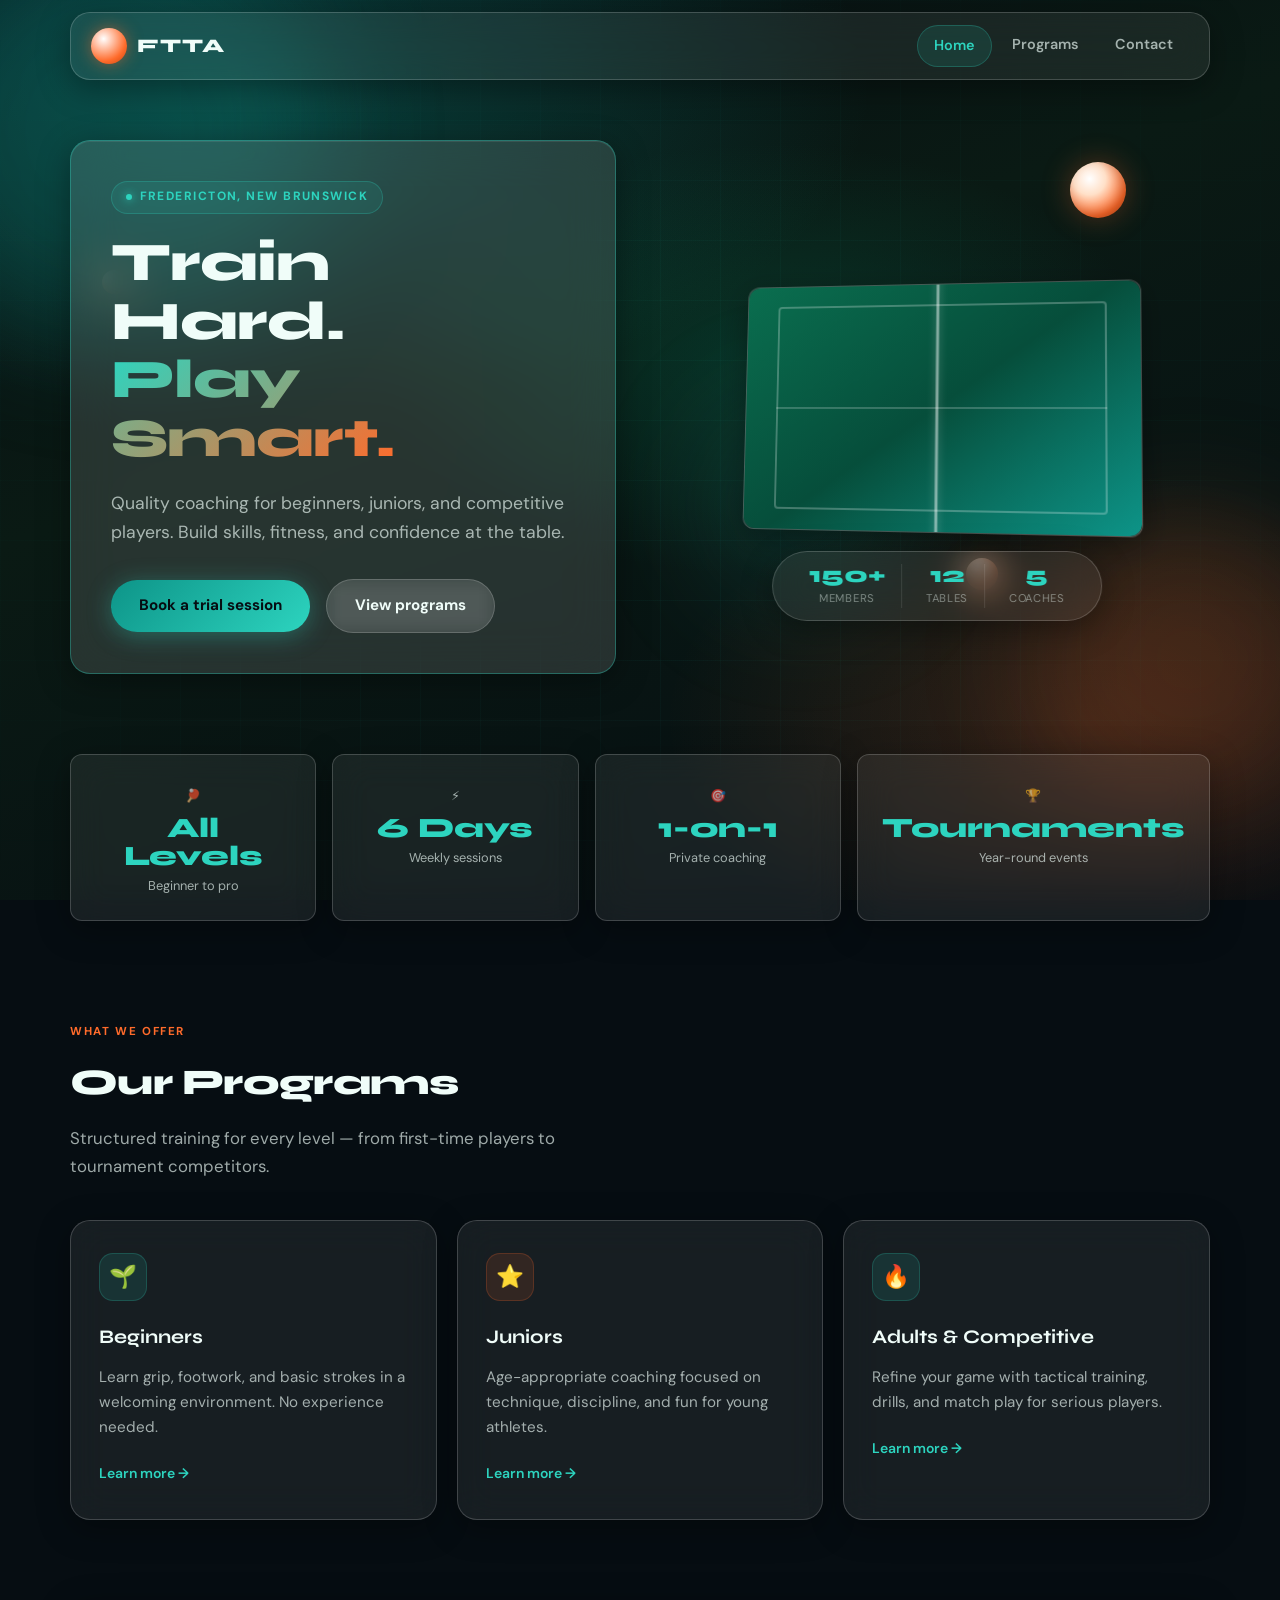
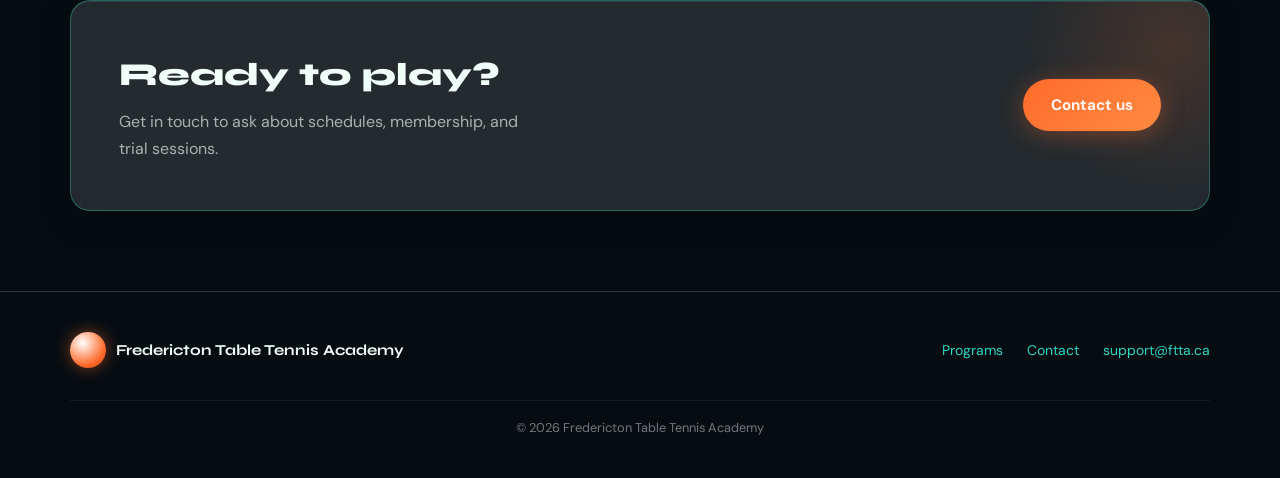
==== index.html @ 382c8743 "Add files via upload" ====
<!DOCTYPE html>
<html lang="en">
  <head>
    <meta charset="UTF-8" />
    <meta name="viewport" content="width=device-width, initial-scale=1.0" />
    <meta
      name="description"
      content="Fredericton Table Tennis Academy — coaching and programs for all ages and skill levels."
    />
    <title>Fredericton Table Tennis Academy</title>
    <link rel="preconnect" href="https://fonts.googleapis.com" />
    <link rel="preconnect" href="https://fonts.gstatic.com" crossorigin />
    <link
      href="https://fonts.googleapis.com/css2?family=DM+Sans:ital,opsz,wght@0,9..40,400;0,9..40,600;0,9..40,700;1,9..40,400&family=Syne:wght@700;800&display=swap"
      rel="stylesheet"
    />
    <link rel="stylesheet" href="styles.css" />
  </head>
  <body>
    <div class="bg-scene" aria-hidden="true">
      <div class="orb orb--green"></div>
      <div class="orb orb--orange"></div>
      <div class="orb orb--teal"></div>
      <div class="ball-deco ball-deco--1"></div>
      <div class="ball-deco ball-deco--2"></div>
      <div class="ball-deco ball-deco--3"></div>
    </div>

    <header class="site-header">
      <div class="container header-inner glass">
        <a class="logo" href="index.html">
          <span class="logo-icon" aria-hidden="true"></span>
          FTTA
        </a>
        <nav class="site-nav" aria-label="Main navigation">
          <a href="index.html" aria-current="page">Home</a>
          <a href="programs.html">Programs</a>
          <a href="contact.html">Contact</a>
        </nav>
      </div>
    </header>

    <main>
      <section class="hero">
        <div class="container hero-grid">
          <div class="hero-content glass-strong">
            <p class="eyebrow">
              <span class="eyebrow-dot" aria-hidden="true"></span>
              Fredericton, New Brunswick
            </p>
            <h1>
              Train Hard.<br />
              <span class="accent">Play Smart.</span>
            </h1>
            <p class="hero-text">
              Quality coaching for beginners, juniors, and competitive players.
              Build skills, fitness, and confidence at the table.
            </p>
            <div class="hero-actions">
              <a class="btn btn-primary" href="contact.html">Book a trial session</a>
              <a class="btn btn-secondary" href="programs.html">View programs</a>
            </div>
          </div>

          <div class="hero-visual">
            <div class="table-card glass">
              <div class="table-surface">
                <div class="table-net" aria-hidden="true"></div>
              </div>
            </div>
            <div class="hero-stat-strip glass">
              <div class="hero-stat">
                <strong>150+</strong>
                <span>Members</span>
              </div>
              <div class="hero-stat">
                <strong>12</strong>
                <span>Tables</span>
              </div>
              <div class="hero-stat">
                <strong>5</strong>
                <span>Coaches</span>
              </div>
            </div>
          </div>
        </div>
      </section>

      <section class="stats-bar" aria-label="Club highlights">
        <div class="container stats-grid">
          <div class="stat-card glass">
            <span class="stat-icon" aria-hidden="true">🏓</span>
            <strong>All Levels</strong>
            <span>Beginner to pro</span>
          </div>
          <div class="stat-card glass">
            <span class="stat-icon" aria-hidden="true">⚡</span>
            <strong>6 Days</strong>
            <span>Weekly sessions</span>
          </div>
          <div class="stat-card glass">
            <span class="stat-icon" aria-hidden="true">🎯</span>
            <strong>1-on-1</strong>
            <span>Private coaching</span>
          </div>
          <div class="stat-card glass">
            <span class="stat-icon" aria-hidden="true">🏆</span>
            <strong>Tournaments</strong>
            <span>Year-round events</span>
          </div>
        </div>
      </section>

      <section class="programs-preview" id="programs">
        <div class="container">
          <div class="section-header">
            <span class="section-tag">What we offer</span>
            <h2>Our Programs</h2>
            <p class="section-intro">
              Structured training for every level — from first-time players to tournament competitors.
            </p>
          </div>

          <div class="card-grid">
            <article class="card glass">
              <div class="card-icon" aria-hidden="true">🌱</div>
              <h3>Beginners</h3>
              <p>
                Learn grip, footwork, and basic strokes in a welcoming environment.
                No experience needed.
              </p>
              <a class="card-link" href="programs.html">Learn more →</a>
            </article>

            <article class="card glass">
              <div class="card-icon" aria-hidden="true">⭐</div>
              <h3>Juniors</h3>
              <p>
                Age-appropriate coaching focused on technique, discipline, and fun
                for young athletes.
              </p>
              <a class="card-link" href="programs.html">Learn more →</a>
            </article>

            <article class="card glass">
              <div class="card-icon" aria-hidden="true">🔥</div>
              <h3>Adults &amp; Competitive</h3>
              <p>
                Refine your game with tactical training, drills, and match play
                for serious players.
              </p>
              <a class="card-link" href="programs.html">Learn more →</a>
            </article>
          </div>
        </div>
      </section>

      <section class="cta">
        <div class="container cta-inner glass-strong">
          <div class="cta-text">
            <h2>Ready to play?</h2>
            <p>Get in touch to ask about schedules, membership, and trial sessions.</p>
          </div>
          <a class="btn btn-orange" href="contact.html">Contact us</a>
        </div>
      </section>
    </main>

    <footer class="site-footer">
      <div class="container footer-inner">
        <div class="footer-brand">
          <span class="logo-icon" aria-hidden="true"></span>
          <strong>Fredericton Table Tennis Academy</strong>
        </div>
        <div class="footer-links">
          <a href="programs.html">Programs</a>
          <a href="contact.html">Contact</a>
          <a href="mailto:support@ftta.ca">support@ftta.ca</a>
        </div>
        <p class="footer-copy">&copy; 2026 Fredericton Table Tennis Academy</p>
      </div>
    </footer>
  </body>
</html>
---- styles.css ----
/* ── FTTA Glassmorphism Design System ── */
:root {
  /* Table tennis palette */
  --green-deep: #064e3b;
  --green-table: #0d9488;
  --green-bright: #2dd4bf;
  --orange-ball: #ff6b2b;
  --orange-glow: #ff8c42;
  --dark-bg: #060d12;
  --dark-surface: #0a1520;

  /* Glass tokens */
  --glass-bg: rgba(255, 255, 255, 0.07);
  --glass-bg-strong: rgba(255, 255, 255, 0.12);
  --glass-border: rgba(255, 255, 255, 0.18);
  --glass-border-bright: rgba(45, 212, 191, 0.35);
  --glass-blur: 18px;
  --glass-shadow: 0 8px 32px rgba(0, 0, 0, 0.35);

  /* Text */
  --text-primary: #f0fdf9;
  --text-muted: rgba(240, 253, 249, 0.65);
  --text-dim: rgba(240, 253, 249, 0.45);

  /* Layout */
  --radius: 20px;
  --radius-sm: 12px;
  --max-width: 1140px;
  --font-display: "Syne", system-ui, sans-serif;
  --font-body: "DM Sans", system-ui, sans-serif;
}

*,
*::before,
*::after {
  box-sizing: border-box;
}

html {
  scroll-behavior: smooth;
}

body {
  margin: 0;
  font-family: var(--font-body);
  color: var(--text-primary);
  background: var(--dark-bg);
  line-height: 1.65;
  min-height: 100vh;
  overflow-x: hidden;
}

img {
  max-width: 100%;
  display: block;
}

a {
  color: inherit;
}

/* ── Animated background ── */
.bg-scene {
  position: fixed;
  inset: 0;
  z-index: -1;
  overflow: hidden;
  background:
    radial-gradient(ellipse 80% 60% at 20% 10%, rgba(13, 148, 136, 0.35) 0%, transparent 60%),
    radial-gradient(ellipse 60% 50% at 85% 80%, rgba(255, 107, 43, 0.18) 0%, transparent 55%),
    radial-gradient(ellipse 50% 40% at 60% 40%, rgba(6, 78, 59, 0.5) 0%, transparent 60%),
    linear-gradient(160deg, #060d12 0%, #0a1a14 40%, #060d12 100%);
}

/* Table line grid pattern */
.bg-scene::before {
  content: "";
  position: absolute;
  inset: 0;
  background-image:
    linear-gradient(rgba(45, 212, 191, 0.04) 1px, transparent 1px),
    linear-gradient(90deg, rgba(45, 212, 191, 0.04) 1px, transparent 1px);
  background-size: 60px 60px;
  mask-image: radial-gradient(ellipse 70% 70% at 50% 50%, black 30%, transparent 100%);
}

/* Floating orbs */
.orb {
  position: absolute;
  border-radius: 50%;
  filter: blur(60px);
  pointer-events: none;
  animation: float 8s ease-in-out infinite;
}

.orb--green {
  width: 420px;
  height: 420px;
  background: rgba(13, 148, 136, 0.25);
  top: -80px;
  left: -100px;
}

.orb--orange {
  width: 300px;
  height: 300px;
  background: rgba(255, 107, 43, 0.15);
  bottom: 10%;
  right: -60px;
  animation-delay: -3s;
}

.orb--teal {
  width: 200px;
  height: 200px;
  background: rgba(45, 212, 191, 0.12);
  top: 45%;
  left: 55%;
  animation-delay: -5s;
}

@keyframes float {
  0%, 100% { transform: translateY(0) scale(1); }
  50% { transform: translateY(-24px) scale(1.04); }
}

/* Decorative ping pong balls */
.ball-deco {
  position: absolute;
  border-radius: 50%;
  background: radial-gradient(circle at 35% 30%, #fff 0%, #ffe0c8 30%, var(--orange-ball) 70%, #c2410c 100%);
  box-shadow:
    inset -4px -4px 12px rgba(0, 0, 0, 0.2),
    0 0 30px rgba(255, 107, 43, 0.3);
  pointer-events: none;
  animation: bounce-ball 6s ease-in-out infinite;
}

.ball-deco--1 {
  width: 56px;
  height: 56px;
  top: 18%;
  right: 12%;
  animation-delay: 0s;
}

.ball-deco--2 {
  width: 32px;
  height: 32px;
  top: 62%;
  right: 22%;
  opacity: 0.7;
  animation-delay: -2s;
}

.ball-deco--3 {
  width: 24px;
  height: 24px;
  top: 30%;
  left: 8%;
  opacity: 0.5;
  animation-delay: -4s;
}

@keyframes bounce-ball {
  0%, 100% { transform: translateY(0) rotate(0deg); }
  50% { transform: translateY(-16px) rotate(180deg); }
}

/* ── Glass utility ── */
.glass {
  background: var(--glass-bg);
  backdrop-filter: blur(var(--glass-blur));
  -webkit-backdrop-filter: blur(var(--glass-blur));
  border: 1px solid var(--glass-border);
  box-shadow: var(--glass-shadow);
}

.glass-strong {
  background: var(--glass-bg-strong);
  backdrop-filter: blur(24px);
  -webkit-backdrop-filter: blur(24px);
  border: 1px solid var(--glass-border-bright);
  box-shadow: var(--glass-shadow), inset 0 1px 0 rgba(255, 255, 255, 0.08);
}

.container {
  width: min(100% - 2rem, var(--max-width));
  margin-inline: auto;
}

/* ── Header ── */
.site-header {
  position: sticky;
  top: 0;
  z-index: 100;
  padding: 0.75rem 0;
}

.header-inner {
  display: flex;
  align-items: center;
  justify-content: space-between;
  padding: 0.75rem 1.25rem;
  border-radius: var(--radius);
}

.logo {
  display: flex;
  align-items: center;
  gap: 0.6rem;
  font-family: var(--font-display);
  font-weight: 800;
  font-size: 1.2rem;
  text-decoration: none;
  letter-spacing: 0.06em;
  text-transform: uppercase;
}

.logo-icon {
  width: 36px;
  height: 36px;
  border-radius: 50%;
  background: radial-gradient(circle at 35% 30%, #fff 0%, var(--orange-ball) 65%, #c2410c 100%);
  box-shadow: 0 0 16px rgba(255, 107, 43, 0.5);
  flex-shrink: 0;
}

.site-nav {
  display: flex;
  gap: 0.25rem;
}

.site-nav a {
  text-decoration: none;
  color: var(--text-muted);
  font-weight: 600;
  font-size: 0.9rem;
  padding: 0.5rem 1rem;
  border-radius: 999px;
  transition: color 0.2s, background 0.2s;
}

.site-nav a:hover {
  color: var(--text-primary);
  background: rgba(255, 255, 255, 0.08);
}

.site-nav a[aria-current="page"] {
  color: var(--green-bright);
  background: rgba(45, 212, 191, 0.12);
  border: 1px solid rgba(45, 212, 191, 0.25);
}

/* ── Hero ── */
.hero {
  padding: 3rem 0 5rem;
  position: relative;
}

.hero-grid {
  display: grid;
  grid-template-columns: 1fr 1fr;
  gap: 3rem;
  align-items: center;
}

.hero-content {
  padding: 2.5rem;
  border-radius: var(--radius);
}

.eyebrow {
  display: inline-flex;
  align-items: center;
  gap: 0.5rem;
  text-transform: uppercase;
  letter-spacing: 0.12em;
  font-size: 0.75rem;
  font-weight: 700;
  color: var(--green-bright);
  margin: 0 0 1.25rem;
  padding: 0.35rem 0.85rem;
  border-radius: 999px;
  background: rgba(45, 212, 191, 0.1);
  border: 1px solid rgba(45, 212, 191, 0.25);
}

.eyebrow-dot {
  width: 6px;
  height: 6px;
  border-radius: 50%;
  background: var(--green-bright);
  box-shadow: 0 0 8px var(--green-bright);
  animation: pulse 2s ease-in-out infinite;
}

@keyframes pulse {
  0%, 100% { opacity: 1; }
  50% { opacity: 0.4; }
}

.hero h1 {
  font-family: var(--font-display);
  font-size: clamp(2.2rem, 5vw, 3.4rem);
  font-weight: 800;
  line-height: 1.08;
  margin: 0 0 1.25rem;
  letter-spacing: -0.02em;
}

.hero h1 .accent {
  background: linear-gradient(135deg, var(--green-bright) 0%, var(--orange-ball) 100%);
  -webkit-background-clip: text;
  -webkit-text-fill-color: transparent;
  background-clip: text;
}

.hero-text {
  font-size: 1.1rem;
  color: var(--text-muted);
  margin: 0 0 2rem;
  max-width: 480px;
}

.hero-actions {
  display: flex;
  flex-wrap: wrap;
  gap: 1rem;
  align-items: center;
}

/* Hero visual — glass table card */
.hero-visual {
  position: relative;
  display: flex;
  align-items: center;
  justify-content: center;
  min-height: 380px;
}

.table-card {
  width: 100%;
  max-width: 400px;
  aspect-ratio: 1.6 / 1;
  border-radius: var(--radius-sm);
  position: relative;
  overflow: hidden;
  transform: perspective(800px) rotateY(-8deg) rotateX(4deg);
  transition: transform 0.4s ease;
}

.table-card:hover {
  transform: perspective(800px) rotateY(-2deg) rotateX(2deg);
}

.table-surface {
  position: absolute;
  inset: 0;
  background: linear-gradient(145deg, #0a6e4f 0%, #064e3b 50%, #0d9488 100%);
  border-radius: var(--radius-sm);
}

.table-surface::before {
  content: "";
  position: absolute;
  inset: 8%;
  border: 2px solid rgba(255, 255, 255, 0.25);
  border-radius: 4px;
}

.table-surface::after {
  content: "";
  position: absolute;
  top: 50%;
  left: 8%;
  right: 8%;
  height: 2px;
  background: rgba(255, 255, 255, 0.2);
}

.table-net {
  position: absolute;
  top: 50%;
  left: 50%;
  transform: translate(-50%, -50%);
  width: 3px;
  height: 110%;
  background: rgba(255, 255, 255, 0.5);
  box-shadow: 0 0 8px rgba(255, 255, 255, 0.3);
}

.hero-stat-strip {
  position: absolute;
  bottom: -1.5rem;
  left: 50%;
  transform: translateX(-50%);
  display: flex;
  gap: 0.5rem;
  padding: 0.75rem 1.25rem;
  border-radius: 999px;
  white-space: nowrap;
}

.hero-stat {
  display: flex;
  flex-direction: column;
  align-items: center;
  padding: 0 1rem;
  border-right: 1px solid rgba(255, 255, 255, 0.1);
}

.hero-stat:last-child {
  border-right: none;
}

.hero-stat strong {
  font-family: var(--font-display);
  font-size: 1.4rem;
  font-weight: 800;
  color: var(--green-bright);
  line-height: 1;
}

.hero-stat span {
  font-size: 0.7rem;
  color: var(--text-dim);
  text-transform: uppercase;
  letter-spacing: 0.06em;
  margin-top: 0.2rem;
}

/* ── Stats bar ── */
.stats-bar {
  padding: 0 0 4rem;
}

.stats-grid {
  display: grid;
  grid-template-columns: repeat(4, 1fr);
  gap: 1rem;
}

.stat-card {
  padding: 1.5rem;
  border-radius: var(--radius-sm);
  text-align: center;
  transition: transform 0.2s, border-color 0.2s;
}

.stat-card:hover {
  transform: translateY(-4px);
  border-color: var(--glass-border-bright);
}

.stat-icon {
  font-size: 1.75rem;
  margin-bottom: 0.5rem;
  display: block;
}

.stat-card strong {
  display: block;
  font-family: var(--font-display);
  font-size: 1.75rem;
  font-weight: 800;
  color: var(--green-bright);
  line-height: 1;
}

.stat-card span {
  font-size: 0.8rem;
  color: var(--text-muted);
  margin-top: 0.35rem;
  display: block;
}

/* ── Section headings ── */
.section-header {
  margin-bottom: 2.5rem;
}

.section-header h2 {
  font-family: var(--font-display);
  font-size: clamp(1.75rem, 3.5vw, 2.25rem);
  font-weight: 800;
  margin: 0 0 0.75rem;
  letter-spacing: -0.02em;
}

.section-intro {
  color: var(--text-muted);
  margin: 0;
  max-width: 560px;
  font-size: 1.05rem;
}

.section-tag {
  display: inline-block;
  font-size: 0.72rem;
  font-weight: 700;
  text-transform: uppercase;
  letter-spacing: 0.14em;
  color: var(--orange-ball);
  margin-bottom: 0.75rem;
}

/* ── Programs ── */
.programs-preview {
  padding: 2rem 0 5rem;
}

.card-grid {
  display: grid;
  grid-template-columns: repeat(3, 1fr);
  gap: 1.25rem;
}

.card {
  padding: 2rem 1.75rem;
  border-radius: var(--radius);
  transition: transform 0.25s ease, border-color 0.25s, box-shadow 0.25s;
  position: relative;
  overflow: hidden;
}

.card::before {
  content: "";
  position: absolute;
  top: 0;
  left: 0;
  right: 0;
  height: 3px;
  background: linear-gradient(90deg, var(--green-table), var(--green-bright));
  opacity: 0;
  transition: opacity 0.25s;
}

.card:nth-child(2)::before {
  background: linear-gradient(90deg, var(--orange-ball), var(--orange-glow));
}

.card:nth-child(3)::before {
  background: linear-gradient(90deg, var(--green-bright), var(--green-table));
}

.card:hover {
  transform: translateY(-6px);
  border-color: var(--glass-border-bright);
  box-shadow: var(--glass-shadow), 0 0 40px rgba(13, 148, 136, 0.12);
}

.card:hover::before {
  opacity: 1;
}

.card-icon {
  width: 48px;
  height: 48px;
  border-radius: 14px;
  display: flex;
  align-items: center;
  justify-content: center;
  font-size: 1.4rem;
  margin-bottom: 1.25rem;
  background: rgba(45, 212, 191, 0.12);
  border: 1px solid rgba(45, 212, 191, 0.2);
}

.card:nth-child(2) .card-icon {
  background: rgba(255, 107, 43, 0.12);
  border-color: rgba(255, 107, 43, 0.2);
}

.card h3 {
  font-family: var(--font-display);
  font-size: 1.2rem;
  font-weight: 700;
  margin: 0 0 0.75rem;
}

.card p {
  margin: 0 0 1.25rem;
  color: var(--text-muted);
  font-size: 0.95rem;
}

.card-link {
  display: inline-flex;
  align-items: center;
  gap: 0.4rem;
  font-size: 0.875rem;
  font-weight: 600;
  color: var(--green-bright);
  text-decoration: none;
  transition: gap 0.2s;
}

.card-link:hover {
  gap: 0.65rem;
}

/* ── CTA ── */
.cta {
  padding: 0 0 5rem;
}

.cta-inner {
  padding: 3rem;
  border-radius: var(--radius);
  display: flex;
  align-items: center;
  justify-content: space-between;
  gap: 2rem;
  position: relative;
  overflow: hidden;
}

.cta-inner::before {
  content: "";
  position: absolute;
  top: -50%;
  right: -10%;
  width: 300px;
  height: 300px;
  border-radius: 50%;
  background: radial-gradient(circle, rgba(255, 107, 43, 0.15) 0%, transparent 70%);
  pointer-events: none;
}

.cta-text h2 {
  font-family: var(--font-display);
  font-size: clamp(1.5rem, 3vw, 2rem);
  font-weight: 800;
  margin: 0 0 0.5rem;
}

.cta-text p {
  color: var(--text-muted);
  margin: 0;
  max-width: 420px;
}

/* ── Buttons ── */
.btn {
  display: inline-flex;
  align-items: center;
  gap: 0.5rem;
  padding: 0.85rem 1.75rem;
  border-radius: 999px;
  font-weight: 700;
  font-size: 0.95rem;
  text-decoration: none;
  border: none;
  cursor: pointer;
  transition: transform 0.2s, box-shadow 0.2s, background 0.2s;
  white-space: nowrap;
}

.btn:hover {
  transform: translateY(-2px);
}

.btn-primary {
  background: linear-gradient(135deg, var(--green-table) 0%, var(--green-bright) 100%);
  color: var(--dark-bg);
  box-shadow: 0 4px 24px rgba(45, 212, 191, 0.35);
}

.btn-primary:hover {
  box-shadow: 0 8px 32px rgba(45, 212, 191, 0.5);
}

.btn-secondary {
  background: rgba(255, 255, 255, 0.08);
  color: var(--text-primary);
  border: 1px solid var(--glass-border);
  backdrop-filter: blur(8px);
}

.btn-secondary:hover {
  background: rgba(255, 255, 255, 0.14);
  border-color: var(--glass-border-bright);
}

.btn-orange {
  background: linear-gradient(135deg, var(--orange-ball) 0%, var(--orange-glow) 100%);
  color: white;
  box-shadow: 0 4px 24px rgba(255, 107, 43, 0.35);
}

.btn-orange:hover {
  box-shadow: 0 8px 32px rgba(255, 107, 43, 0.5);
}

/* ── Page hero (inner pages) ── */
.page-hero {
  padding: 3rem 0 2rem;
}

.page-hero-inner {
  padding: 2.5rem;
  border-radius: var(--radius);
  text-align: center;
}

.page-hero h1 {
  font-family: var(--font-display);
  font-size: clamp(2rem, 4vw, 2.75rem);
  font-weight: 800;
  margin: 0 0 0.75rem;
}

.page-hero p {
  color: var(--text-muted);
  margin: 0 auto;
  max-width: 520px;
}

/* ── Contact form ── */
.contact-section {
  padding: 2rem 0 5rem;
}

.contact-grid {
  display: grid;
  grid-template-columns: 1fr 1.4fr;
  gap: 1.5rem;
  align-items: start;
}

.contact-info {
  padding: 2rem;
  border-radius: var(--radius);
}

.contact-info h2 {
  font-family: var(--font-display);
  font-size: 1.4rem;
  margin: 0 0 1.5rem;
}

.info-item {
  display: flex;
  gap: 1rem;
  margin-bottom: 1.5rem;
}

.info-icon {
  width: 44px;
  height: 44px;
  border-radius: 12px;
  display: flex;
  align-items: center;
  justify-content: center;
  font-size: 1.2rem;
  flex-shrink: 0;
  background: rgba(45, 212, 191, 0.1);
  border: 1px solid rgba(45, 212, 191, 0.2);
}

.info-item strong {
  display: block;
  font-size: 0.8rem;
  text-transform: uppercase;
  letter-spacing: 0.08em;
  color: var(--text-dim);
  margin-bottom: 0.2rem;
}

.info-item p,
.info-item a {
  margin: 0;
  color: var(--text-muted);
  text-decoration: none;
}

.info-item a:hover {
  color: var(--green-bright);
}

.contact-form-wrap {
  padding: 2rem;
  border-radius: var(--radius);
}

.contact-form-wrap h2 {
  font-family: var(--font-display);
  font-size: 1.4rem;
  margin: 0 0 1.5rem;
}

.form-group {
  margin-bottom: 1.25rem;
}

.form-group label {
  display: block;
  font-size: 0.85rem;
  font-weight: 600;
  color: var(--text-muted);
  margin-bottom: 0.5rem;
}

.form-group input,
.form-group select,
.form-group textarea {
  width: 100%;
  padding: 0.85rem 1rem;
  border-radius: var(--radius-sm);
  border: 1px solid var(--glass-border);
  background: rgba(255, 255, 255, 0.05);
  color: var(--text-primary);
  font-family: var(--font-body);
  font-size: 0.95rem;
  transition: border-color 0.2s, background 0.2s;
  outline: none;
}

.form-group input::placeholder,
.form-group textarea::placeholder {
  color: var(--text-dim);
}

.form-group input:focus,
.form-group select:focus,
.form-group textarea:focus {
  border-color: var(--glass-border-bright);
  background: rgba(255, 255, 255, 0.08);
}

.form-group select option {
  background: var(--dark-surface);
}

.form-group textarea {
  resize: vertical;
  min-height: 120px;
}

.form-row {
  display: grid;
  grid-template-columns: 1fr 1fr;
  gap: 1rem;
}

/* ── Program detail cards ── */
.program-detail {
  padding: 2rem 0 5rem;
}

.program-list {
  display: flex;
  flex-direction: column;
  gap: 1.25rem;
}

.program-item {
  padding: 2rem;
  border-radius: var(--radius);
  display: grid;
  grid-template-columns: auto 1fr auto;
  gap: 1.5rem;
  align-items: center;
  transition: transform 0.2s, border-color 0.2s;
}

.program-item:hover {
  transform: translateX(4px);
  border-color: var(--glass-border-bright);
}

.program-badge {
  width: 64px;
  height: 64px;
  border-radius: 18px;
  display: flex;
  align-items: center;
  justify-content: center;
  font-size: 1.75rem;
  flex-shrink: 0;
}

.program-badge--green {
  background: rgba(45, 212, 191, 0.12);
  border: 1px solid rgba(45, 212, 191, 0.25);
}

.program-badge--orange {
  background: rgba(255, 107, 43, 0.12);
  border: 1px solid rgba(255, 107, 43, 0.25);
}

.program-badge--teal {
  background: rgba(13, 148, 136, 0.15);
  border: 1px solid rgba(13, 148, 136, 0.3);
}

.program-body h3 {
  font-family: var(--font-display);
  font-size: 1.25rem;
  margin: 0 0 0.5rem;
}

.program-body p {
  margin: 0 0 0.75rem;
  color: var(--text-muted);
  font-size: 0.95rem;
}

.program-tags {
  display: flex;
  flex-wrap: wrap;
  gap: 0.5rem;
}

.tag {
  font-size: 0.72rem;
  font-weight: 600;
  padding: 0.25rem 0.75rem;
  border-radius: 999px;
  background: rgba(255, 255, 255, 0.06);
  border: 1px solid var(--glass-border);
  color: var(--text-muted);
}

/* ── Footer ── */
.site-footer {
  padding: 2.5rem 0;
  border-top: 1px solid var(--glass-border);
}

.footer-inner {
  display: flex;
  align-items: center;
  justify-content: space-between;
  flex-wrap: wrap;
  gap: 1rem;
}

.footer-brand {
  display: flex;
  align-items: center;
  gap: 0.6rem;
}

.footer-brand strong {
  font-family: var(--font-display);
  font-size: 0.95rem;
}

.footer-links {
  display: flex;
  gap: 1.5rem;
}

.footer-links a {
  color: var(--text-muted);
  text-decoration: none;
  font-size: 0.875rem;
  transition: color 0.2s;
}

.footer-links a:hover {
  color: var(--green-bright);
}

.footer-copy {
  width: 100%;
  text-align: center;
  font-size: 0.8rem;
  color: var(--text-dim);
  margin: 1rem 0 0;
  padding-top: 1rem;
  border-top: 1px solid rgba(255, 255, 255, 0.06);
}

.site-footer a {
  color: var(--green-bright);
  text-decoration: none;
}

.site-footer a:hover {
  text-decoration: underline;
}

/* ── Responsive ── */
@media (max-width: 900px) {
  .hero-grid {
    grid-template-columns: 1fr;
    gap: 2rem;
  }

  .hero-visual {
    min-height: 280px;
    order: -1;
  }

  .table-card {
    max-width: 320px;
    transform: none;
  }

  .stats-grid {
    grid-template-columns: repeat(2, 1fr);
  }

  .card-grid {
    grid-template-columns: 1fr;
  }

  .cta-inner {
    flex-direction: column;
    text-align: center;
  }

  .contact-grid {
    grid-template-columns: 1fr;
  }

  .program-item {
    grid-template-columns: auto 1fr;
  }

  .program-item .btn {
    grid-column: 1 / -1;
    justify-content: center;
  }

  .footer-inner {
    flex-direction: column;
    text-align: center;
  }

  .footer-links {
    justify-content: center;
  }
}

@media (max-width: 600px) {
  .site-nav a {
    padding: 0.4rem 0.65rem;
    font-size: 0.82rem;
  }

  .hero-content {
    padding: 1.75rem;
  }

  .hero-stat-strip {
    position: static;
    transform: none;
    margin-top: 1.5rem;
    flex-wrap: wrap;
    justify-content: center;
  }

  .form-row {
    grid-template-columns: 1fr;
  }

  .stats-grid {
    grid-template-columns: 1fr 1fr;
  }
}
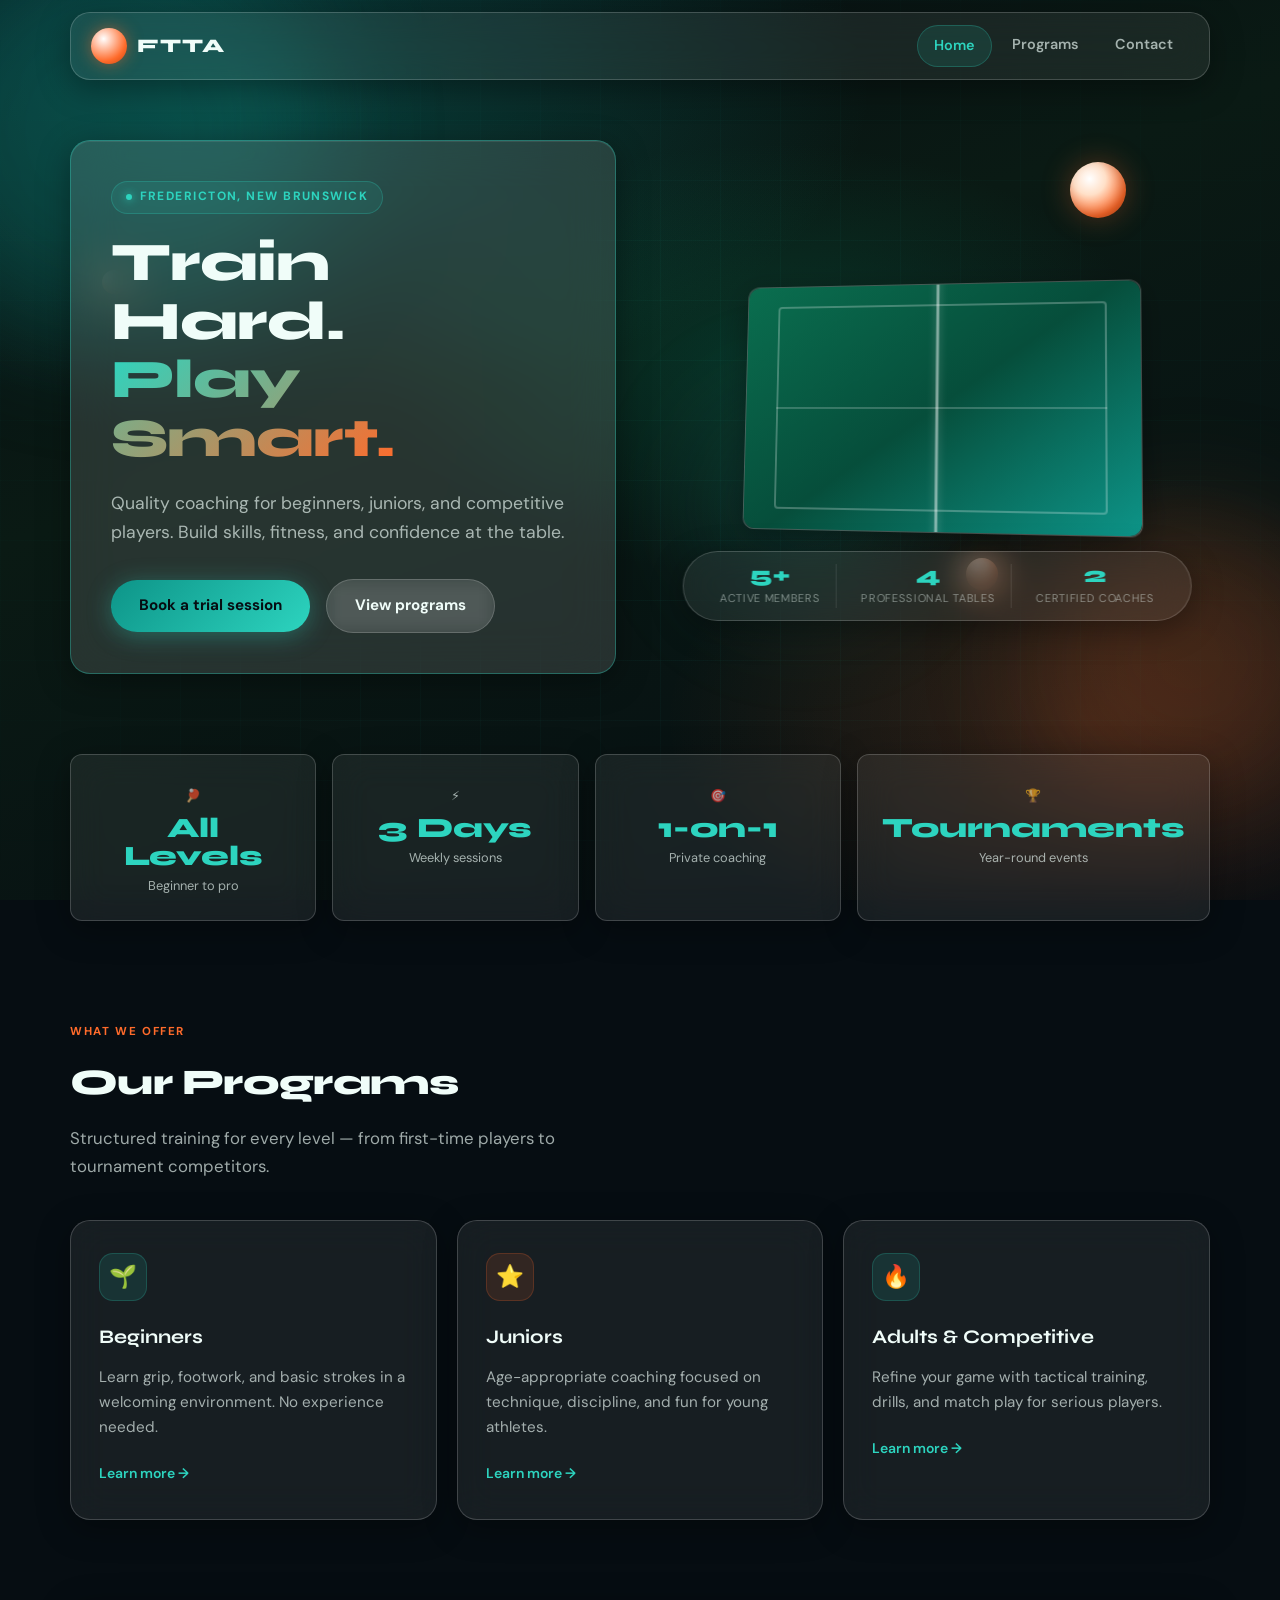
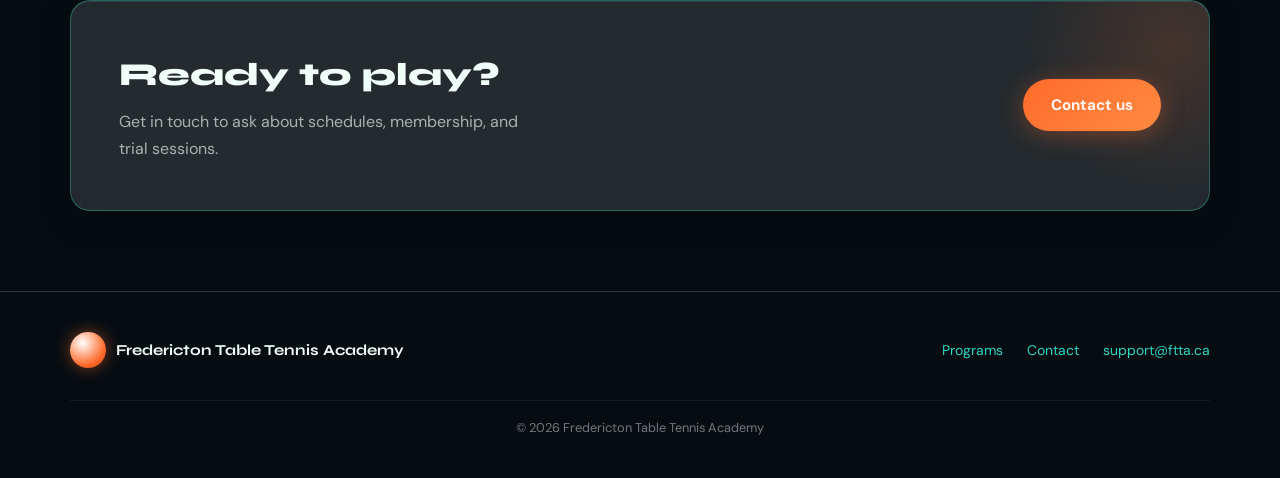
==== commit 7c73df37: "information update" ====
--- a/index.html
+++ b/index.html
@@ -70,16 +70,16 @@
             </div>
             <div class="hero-stat-strip glass">
               <div class="hero-stat">
-                <strong>150+</strong>
-                <span>Members</span>
+                <strong>5+</strong>
+                <span>Active Members</span>
               </div>
               <div class="hero-stat">
-                <strong>12</strong>
-                <span>Tables</span>
+                <strong>4</strong>
+                <span>Professional Tables</span>
               </div>
               <div class="hero-stat">
-                <strong>5</strong>
-                <span>Coaches</span>
+                <strong>2</strong>
+                <span>Certified Coaches</span>
               </div>
             </div>
           </div>
@@ -95,7 +95,7 @@
           </div>
           <div class="stat-card glass">
             <span class="stat-icon" aria-hidden="true">⚡</span>
-            <strong>6 Days</strong>
+            <strong>3 Days</strong>
             <span>Weekly sessions</span>
           </div>
           <div class="stat-card glass">
